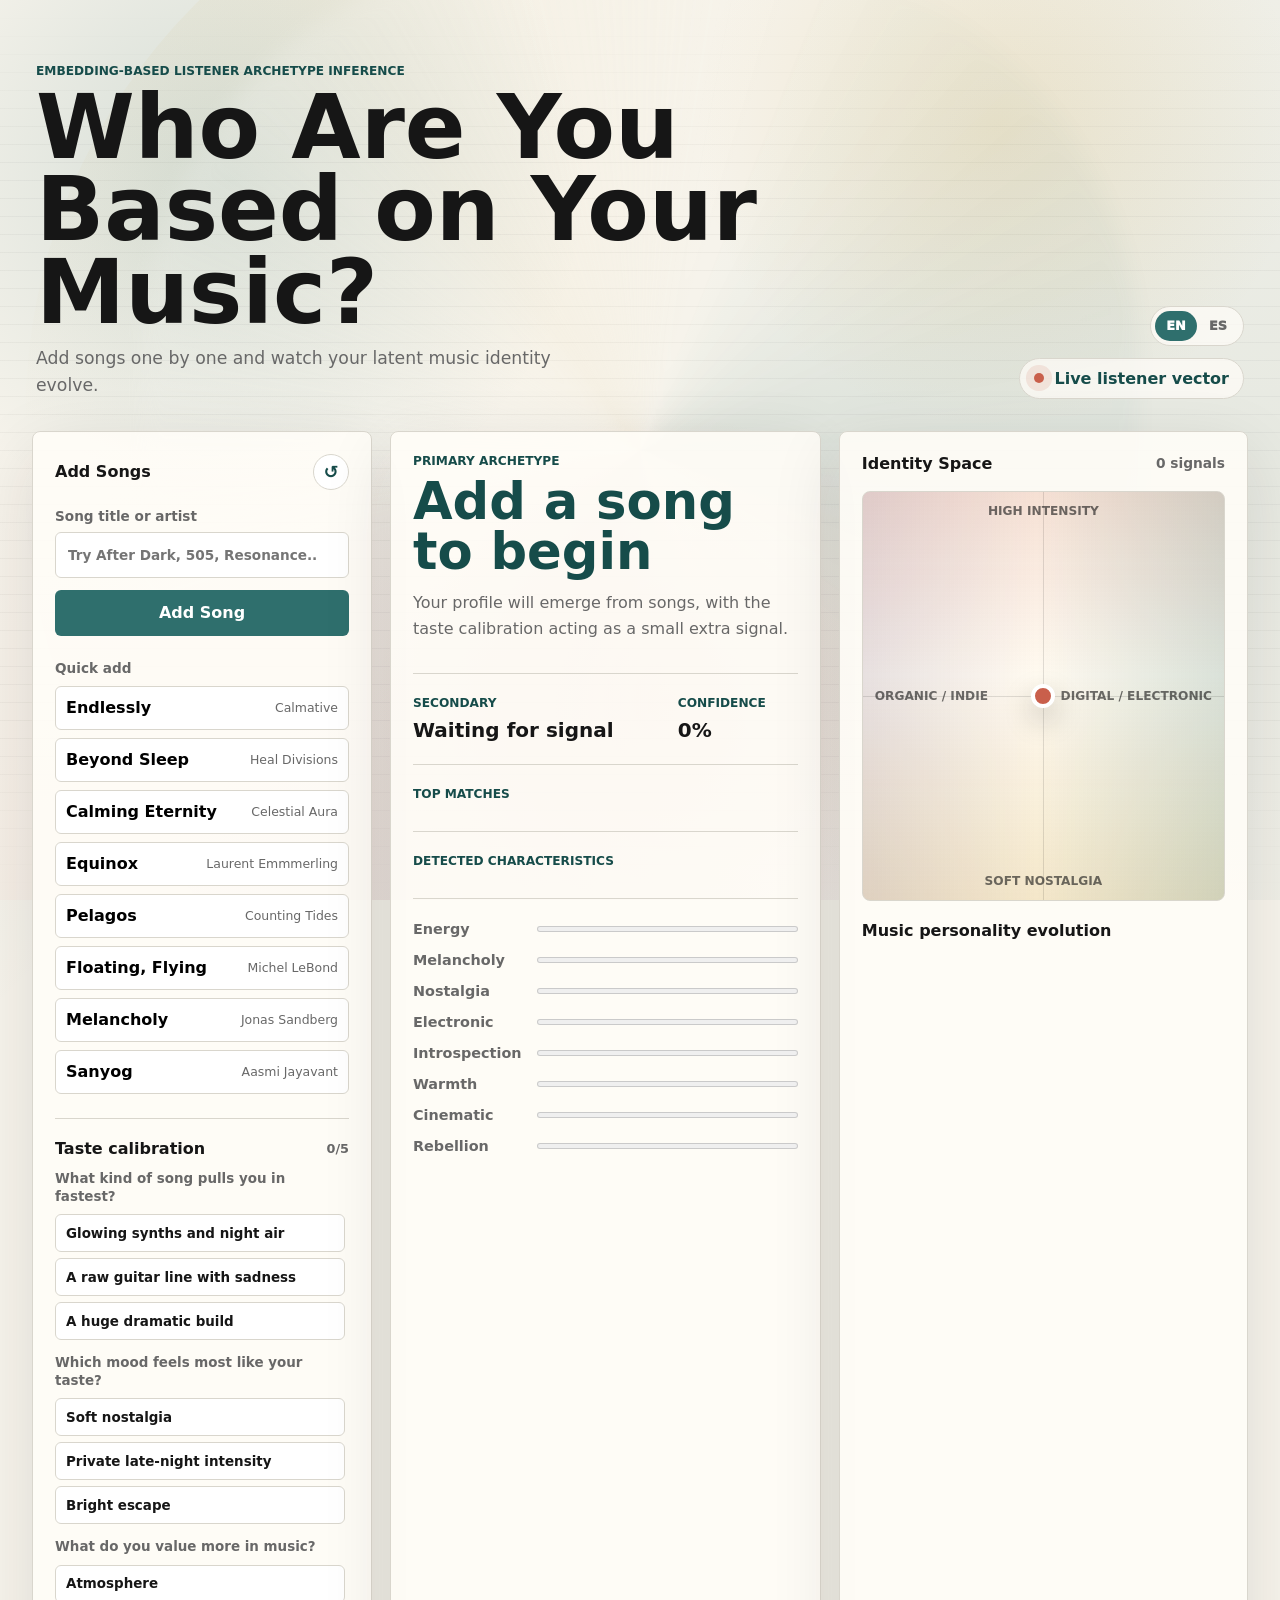
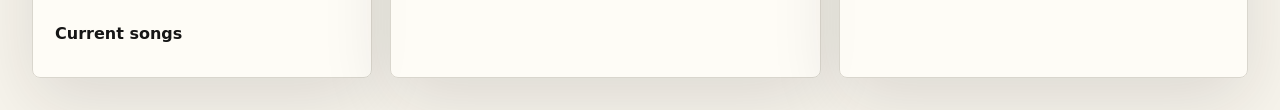
==== index.html @ b4bf09cc "Initial music listener archetype project" ====
<!doctype html>
<html lang="en">
  <head>
    <meta charset="UTF-8" />
    <meta name="viewport" content="width=device-width, initial-scale=1.0" />
    <title>Who Are You Based on Your Music?</title>
    <link rel="stylesheet" href="styles.css" />
  </head>
  <body>
    <div class="ambient-stage" aria-hidden="true">
      <div class="wave wave-one"></div>
      <div class="wave wave-two"></div>
      <div class="wave wave-three"></div>
      <div class="scanline"></div>
    </div>
    <div class="note-stream" aria-hidden="true">
      <span style="--delay: -34s; --top: 18px; --size: 1.45rem;">♪</span>
      <span style="--delay: -32s; --top: 86px; --size: 0.92rem;">♩</span>
      <span style="--delay: -30s; --top: 162px; --size: 1.05rem;">♫</span>
      <span style="--delay: -28s; --top: 42px; --size: 1.16rem;">♫</span>
      <span style="--delay: -26s; --top: 216px; --size: 0.96rem;">♬</span>
      <span style="--delay: -24s; --top: 66px; --size: 1.05rem;">♬</span>
      <span style="--delay: -22s; --top: 292px; --size: 1.2rem;">♪</span>
      <span style="--delay: -20s; --top: 28px; --size: 1.36rem;">♪</span>
      <span style="--delay: -18s; --top: 118px; --size: 1rem;">♭</span>
      <span style="--delay: -16s; --top: 250px; --size: 1.28rem;">♬</span>
      <span style="--delay: -14s; --top: 52px; --size: 1.28rem;">♬</span>
      <span style="--delay: -12s; --top: 184px; --size: 0.95rem;">♩</span>
      <span style="--delay: -10s; --top: 338px; --size: 1.1rem;">♫</span>
      <span style="--delay: -8s; --top: 76px; --size: 1.18rem;">♪</span>
      <span style="--delay: -6s; --top: 142px; --size: 1.34rem;">♫</span>
      <span style="--delay: -4s; --top: 312px; --size: 0.88rem;">♬</span>
      <span style="--delay: -2s; --top: 96px; --size: 0.88rem;">♬</span>
      <span style="--delay: 0s; --top: 228px; --size: 1.12rem;">♪</span>
      <span style="--delay: 2s; --top: 58px; --size: 1.12rem;">♪</span>
      <span style="--delay: 4s; --top: 276px; --size: 1.02rem;">♯</span>
      <span style="--delay: 6s; --top: 26px; --size: 1.02rem;">♯</span>
      <span style="--delay: 8s; --top: 204px; --size: 1.42rem;">♫</span>
      <span style="--delay: 10s; --top: 84px; --size: 1.42rem;">♫</span>
      <span style="--delay: 12s; --top: 356px; --size: 0.96rem;">♩</span>
      <span style="--delay: 14s; --top: 46px; --size: 0.96rem;">♩</span>
      <span style="--delay: 16s; --top: 132px; --size: 1.22rem;">♪</span>
      <span style="--delay: 18s; --top: 324px; --size: 1.32rem;">♬</span>
      <span style="--delay: 20s; --top: 238px; --size: 0.9rem;">♭</span>
      <span style="--delay: 22s; --top: 106px; --size: 1.04rem;">♪</span>
      <span style="--delay: 24s; --top: 176px; --size: 1.18rem;">♫</span>
      <span style="--delay: 26s; --top: 384px; --size: 1rem;">♩</span>
      <span style="--delay: 28s; --top: 266px; --size: 1.36rem;">♪</span>
      <span style="--delay: 30s; --top: 146px; --size: 0.94rem;">♬</span>
    </div>
    <main class="app-shell">
      <section class="intro">
        <div>
          <p id="eyebrowText" class="eyebrow">Embedding-based listener archetype inference</p>
          <h1 id="titleText">Who Are You Based on Your Music?</h1>
          <p id="summaryText" class="summary">
            Add songs one by one and watch your latent music identity evolve.
          </p>
        </div>
        <div class="intro-actions">
          <div class="language-toggle" aria-label="Language">
            <button class="lang-button active" type="button" data-lang="en">EN</button>
            <button class="lang-button" type="button" data-lang="es">ES</button>
          </div>
          <div class="model-status">
            <span class="pulse"></span>
            <span id="statusText">Live listener vector</span>
          </div>
        </div>
      </section>

      <section class="workspace">
        <aside class="panel input-panel">
          <div class="panel-heading">
            <h2 id="addSongsTitle">Add Songs</h2>
            <button id="resetButton" class="icon-button" title="Reset profile" aria-label="Reset profile">
              ↺
            </button>
          </div>

          <label class="search-box">
            <span id="songInputLabel">Song title or artist</span>
            <input id="songInput" list="songOptions" autocomplete="off" placeholder="Try After Dark, 505, Resonance..." />
          </label>
          <datalist id="songOptions"></datalist>

          <button id="addButton" class="primary-button">Add Song</button>

          <div class="quick-add">
            <p id="quickAddLabel">Quick add</p>
            <div id="quickSongs" class="quick-grid"></div>
          </div>

          <div class="taste-quiz">
            <div class="section-heading">
              <h3 id="tasteCalibrationTitle">Taste calibration</h3>
              <span id="quizProgress">0/5</span>
            </div>
            <div id="quizQuestions" class="quiz-stack"></div>
          </div>

          <div class="playlist">
            <h3 id="currentSongsTitle">Current songs</h3>
            <ol id="selectedSongs" class="song-list"></ol>
          </div>
        </aside>

        <section class="panel result-panel">
          <div class="archetype-block">
            <p id="primaryLabel" class="label">Primary archetype</p>
            <h2 id="primaryArchetype">Add a song to begin</h2>
            <p id="primaryDescription" class="description">
              Your profile will emerge from the accumulated song embeddings.
            </p>
          </div>

          <div class="secondary-grid">
            <div>
              <p id="secondaryLabel" class="label">Secondary</p>
              <strong id="secondaryArchetype">Waiting for signal</strong>
            </div>
            <div>
              <p id="confidenceLabel" class="label">Confidence</p>
              <strong id="confidenceValue">0%</strong>
            </div>
          </div>

          <div class="top-match-section">
            <p id="topMatchesLabel" class="label">Top matches</p>
            <div id="topMatches" class="top-matches"></div>
          </div>

          <div class="trait-section">
            <p id="traitsLabel" class="label">Detected characteristics</p>
            <div id="traits" class="traits"></div>
          </div>

          <div class="vector-bars">
            <div class="bar-row">
              <span id="energyLabel">Energy</span>
              <meter id="energyMeter" min="0" max="1" value="0"></meter>
            </div>
            <div class="bar-row">
              <span id="melancholyLabel">Melancholy</span>
              <meter id="melancholyMeter" min="0" max="1" value="0"></meter>
            </div>
            <div class="bar-row">
              <span id="nostalgiaLabel">Nostalgia</span>
              <meter id="nostalgiaMeter" min="0" max="1" value="0"></meter>
            </div>
            <div class="bar-row">
              <span id="electronicLabel">Electronic</span>
              <meter id="electronicMeter" min="0" max="1" value="0"></meter>
            </div>
            <div class="bar-row">
              <span id="introspectionLabel">Introspection</span>
              <meter id="introspectionMeter" min="0" max="1" value="0"></meter>
            </div>
            <div class="bar-row">
              <span id="warmthLabel">Warmth</span>
              <meter id="warmthMeter" min="0" max="1" value="0"></meter>
            </div>
            <div class="bar-row">
              <span id="cinematicLabel">Cinematic</span>
              <meter id="cinematicMeter" min="0" max="1" value="0"></meter>
            </div>
            <div class="bar-row">
              <span id="rebellionLabel">Rebellion</span>
              <meter id="rebellionMeter" min="0" max="1" value="0"></meter>
            </div>
          </div>
        </section>

        <section class="panel map-panel">
          <div class="panel-heading">
            <h2 id="identitySpaceTitle">Identity Space</h2>
            <span id="songCount" class="counter">0 signals</span>
          </div>

          <div class="map" id="identityMap">
            <span id="axisLeft" class="axis-label left">organic / indie</span>
            <span id="axisRight" class="axis-label right">digital / electronic</span>
            <span id="axisTop" class="axis-label top">high intensity</span>
            <span id="axisBottom" class="axis-label bottom">soft nostalgia</span>
            <div id="profilePoint" class="profile-point"></div>
          </div>

          <div class="drift-log">
            <h3 id="driftLogTitle">Music personality evolution</h3>
            <ul id="driftLog"></ul>
          </div>
        </section>
      </section>
    </main>

    <script src="data/browser_songs.js"></script>
    <script src="app.js"></script>
  </body>
</html>
---- styles.css ----
:root {
  color-scheme: light;
  --ink: #161616;
  --muted: #686868;
  --line: #d9d6cd;
  --paper: #f7f4ec;
  --panel: #fffdf8;
  --accent: #2f6f6d;
  --accent-dark: #164c4a;
  --coral: #c95f4b;
  --gold: #c99a2e;
  --violet: #6c5a8d;
  --shadow: 0 22px 70px rgba(30, 28, 22, 0.12);
}

* {
  box-sizing: border-box;
}

body {
  margin: 0;
  min-height: 100vh;
  background:
    linear-gradient(135deg, rgba(47, 111, 109, 0.12), transparent 34%),
    linear-gradient(225deg, rgba(201, 95, 75, 0.13), transparent 30%),
    var(--paper);
  color: var(--ink);
  font-family:
    Inter, ui-sans-serif, system-ui, -apple-system, BlinkMacSystemFont, "Segoe UI", sans-serif;
  overflow-x: hidden;
}

button,
input {
  font: inherit;
}

.ambient-stage {
  position: fixed;
  inset: 0;
  z-index: -3;
  overflow: hidden;
  background:
    radial-gradient(circle at 18% 20%, rgba(47, 111, 109, 0.18), transparent 28%),
    radial-gradient(circle at 78% 14%, rgba(201, 154, 46, 0.16), transparent 24%),
    radial-gradient(circle at 52% 78%, rgba(201, 95, 75, 0.14), transparent 30%),
    var(--paper);
}

.wave {
  position: absolute;
  left: 50%;
  top: 50%;
  width: 120vmax;
  height: 120vmax;
  border-radius: 43%;
  opacity: 0.36;
  transform: translate(-50%, -50%);
  transform-origin: center;
  animation: rotateWave 28s linear infinite;
}

.wave-one {
  background: conic-gradient(from 20deg, transparent, rgba(47, 111, 109, 0.22), transparent 38%, rgba(201, 95, 75, 0.16), transparent 70%);
}

.wave-two {
  width: 96vmax;
  height: 96vmax;
  border-radius: 47%;
  background: conic-gradient(from 120deg, transparent, rgba(108, 90, 141, 0.18), transparent 42%, rgba(201, 154, 46, 0.18), transparent 72%);
  animation-duration: 36s;
  animation-direction: reverse;
}

.wave-three {
  width: 78vmax;
  height: 78vmax;
  border-radius: 41%;
  background: conic-gradient(from 250deg, transparent, rgba(255, 255, 255, 0.58), transparent 34%, rgba(47, 111, 109, 0.14), transparent 68%);
  filter: blur(10px);
  animation-duration: 44s;
}

.scanline {
  position: absolute;
  inset: 0;
  background-image: linear-gradient(rgba(22, 22, 22, 0.035) 1px, transparent 1px);
  background-size: 100% 18px;
  mask-image: linear-gradient(transparent, black 18%, black 82%, transparent);
  animation: scanDrift 9s linear infinite;
}

.note-stream {
  position: fixed;
  top: 0;
  left: 0;
  z-index: -1;
  width: 100%;
  height: min(520px, 72vh);
  overflow: hidden;
  pointer-events: none;
  mask-image:
    linear-gradient(90deg, transparent, black 8%, black 96%, transparent),
    linear-gradient(180deg, black 0%, black 82%, transparent 100%);
  mask-composite: intersect;
}

.note-stream span {
  position: absolute;
  top: var(--top);
  left: -48px;
  color: rgba(22, 76, 74, 0.2);
  font-family: Georgia, "Times New Roman", serif;
  font-size: var(--size);
  font-weight: 700;
  line-height: 1;
  opacity: 0;
  text-shadow: 0 10px 24px rgba(22, 76, 74, 0.12);
  animation: noteFloat 42s linear infinite;
  animation-delay: var(--delay);
}

.app-shell {
  position: relative;
  width: min(1440px, 100%);
  margin: 0 auto;
  padding: 32px;
}

.intro {
  display: flex;
  align-items: end;
  justify-content: space-between;
  gap: 24px;
  min-height: 210px;
  padding: 32px 4px;
}

.eyebrow,
.label {
  margin: 0 0 8px;
  color: var(--accent-dark);
  font-size: 0.76rem;
  font-weight: 800;
  letter-spacing: 0;
  text-transform: uppercase;
}

h1,
h2,
h3,
p {
  margin-top: 0;
}

h1 {
  max-width: 760px;
  margin-bottom: 12px;
  font-size: clamp(2.65rem, 7vw, 6.6rem);
  line-height: 0.92;
  letter-spacing: 0;
}

.summary {
  max-width: 520px;
  margin-bottom: 0;
  color: var(--muted);
  font-size: 1.08rem;
  line-height: 1.55;
}

.intro-actions {
  display: grid;
  justify-items: end;
  gap: 12px;
}

.language-toggle {
  display: inline-flex;
  border: 1px solid var(--line);
  border-radius: 999px;
  background: rgba(255, 253, 248, 0.72);
  padding: 4px;
}

.lang-button {
  min-width: 42px;
  min-height: 30px;
  border: 0;
  border-radius: 999px;
  background: transparent;
  color: var(--muted);
  cursor: pointer;
  font-size: 0.8rem;
  font-weight: 950;
}

.lang-button.active {
  background: var(--accent);
  color: #ffffff;
}

.model-status {
  display: inline-flex;
  align-items: center;
  gap: 10px;
  min-width: max-content;
  padding: 10px 14px;
  border: 1px solid var(--line);
  border-radius: 999px;
  background: rgba(255, 253, 248, 0.72);
  color: var(--accent-dark);
  font-weight: 800;
}

.pulse {
  width: 10px;
  height: 10px;
  border-radius: 50%;
  background: var(--coral);
  box-shadow: 0 0 0 8px rgba(201, 95, 75, 0.13);
}

.workspace {
  display: grid;
  grid-template-columns: 340px minmax(360px, 1fr) minmax(360px, 0.95fr);
  gap: 18px;
  align-items: stretch;
}

.panel {
  min-width: 0;
  border: 1px solid var(--line);
  border-radius: 8px;
  background: rgba(255, 253, 248, 0.88);
  box-shadow: var(--shadow);
}

.input-panel,
.result-panel,
.map-panel {
  padding: 22px;
}

.panel-heading {
  display: flex;
  align-items: center;
  justify-content: space-between;
  gap: 16px;
  margin-bottom: 18px;
}

.panel-heading h2,
.section-heading h3,
.playlist h3,
.drift-log h3 {
  margin: 0;
  font-size: 1rem;
}

.icon-button {
  display: grid;
  width: 36px;
  height: 36px;
  place-items: center;
  border: 1px solid var(--line);
  border-radius: 50%;
  background: #ffffff;
  color: var(--accent-dark);
  cursor: pointer;
  font-size: 1.12rem;
  font-weight: 900;
}

.search-box {
  display: grid;
  gap: 8px;
  color: var(--muted);
  font-size: 0.85rem;
  font-weight: 800;
}

input {
  width: 100%;
  min-height: 46px;
  border: 1px solid var(--line);
  border-radius: 6px;
  background: #ffffff;
  color: var(--ink);
  padding: 0 12px;
  outline: none;
}

input:focus {
  border-color: var(--accent);
  box-shadow: 0 0 0 4px rgba(47, 111, 109, 0.13);
}

.primary-button {
  width: 100%;
  min-height: 46px;
  margin-top: 12px;
  border: 0;
  border-radius: 6px;
  background: var(--accent);
  color: #ffffff;
  cursor: pointer;
  font-weight: 900;
}

.quick-add {
  margin-top: 24px;
}

.section-heading {
  display: flex;
  align-items: center;
  justify-content: space-between;
  gap: 14px;
  margin-bottom: 12px;
}

.section-heading span {
  color: var(--muted);
  font-size: 0.8rem;
  font-weight: 900;
}

.quick-add p {
  margin-bottom: 10px;
  color: var(--muted);
  font-size: 0.85rem;
  font-weight: 800;
}

.quick-grid {
  display: grid;
  gap: 8px;
}

.quick-song {
  display: flex;
  align-items: center;
  justify-content: space-between;
  gap: 14px;
  width: 100%;
  min-height: 44px;
  border: 1px solid var(--line);
  border-radius: 6px;
  background: #ffffff;
  cursor: pointer;
  padding: 8px 10px;
  text-align: left;
}

.quick-song span {
  color: var(--muted);
  font-size: 0.78rem;
}

.taste-quiz {
  margin-top: 24px;
  border-top: 1px solid var(--line);
  padding-top: 20px;
}

.quiz-stack {
  display: grid;
  gap: 14px;
  max-height: 430px;
  overflow: auto;
  padding-right: 4px;
}

.quiz-question {
  display: grid;
  gap: 8px;
}

.quiz-question p {
  margin: 0;
  color: var(--muted);
  font-size: 0.84rem;
  font-weight: 850;
  line-height: 1.35;
}

.quiz-options {
  display: grid;
  gap: 6px;
}

.quiz-option {
  min-height: 38px;
  border: 1px solid var(--line);
  border-radius: 6px;
  background: #ffffff;
  color: var(--ink);
  cursor: pointer;
  padding: 8px 10px;
  text-align: left;
  font-size: 0.84rem;
  font-weight: 760;
}

.quiz-option:hover,
.quiz-option.selected {
  border-color: rgba(47, 111, 109, 0.56);
  background: rgba(47, 111, 109, 0.1);
  color: var(--accent-dark);
}

.playlist {
  margin-top: 24px;
}

.song-list {
  display: grid;
  gap: 8px;
  max-height: 260px;
  margin: 12px 0 0;
  padding-left: 20px;
  overflow: auto;
}

.song-list li {
  padding: 10px 8px;
  border-bottom: 1px solid var(--line);
  color: var(--muted);
}

.song-list strong {
  display: block;
  color: var(--ink);
}

.archetype-block {
  min-height: 220px;
  border-bottom: 1px solid var(--line);
}

.archetype-block h2 {
  margin-bottom: 14px;
  color: var(--accent-dark);
  font-size: clamp(2.05rem, 4vw, 4.1rem);
  line-height: 0.98;
  letter-spacing: 0;
}

.description {
  max-width: 620px;
  color: var(--muted);
  font-size: 1rem;
  line-height: 1.6;
}

.secondary-grid {
  display: grid;
  grid-template-columns: 1fr 120px;
  gap: 16px;
  padding: 22px 0;
  border-bottom: 1px solid var(--line);
}

.secondary-grid strong {
  display: block;
  font-size: 1.25rem;
}

.top-match-section {
  padding: 22px 0;
  border-bottom: 1px solid var(--line);
}

.top-matches {
  display: grid;
  gap: 10px;
}

.match-row {
  position: relative;
  display: grid;
  grid-template-columns: 1fr 52px;
  gap: 12px;
  align-items: center;
  min-height: 32px;
  overflow: hidden;
  border: 1px solid var(--line);
  border-radius: 6px;
  background: #ffffff;
  padding: 6px 8px;
}

.match-row span,
.match-row strong {
  position: relative;
  z-index: 1;
  font-size: 0.84rem;
}

.match-row span {
  color: var(--ink);
  font-weight: 850;
}

.match-row strong {
  color: var(--accent-dark);
  text-align: right;
}

.match-row i {
  position: absolute;
  inset: 0 auto 0 0;
  background: rgba(201, 154, 46, 0.18);
}

.trait-section {
  padding: 22px 0;
  border-bottom: 1px solid var(--line);
}

.traits {
  display: flex;
  flex-wrap: wrap;
  gap: 8px;
}

.trait {
  border: 1px solid rgba(47, 111, 109, 0.25);
  border-radius: 999px;
  background: rgba(47, 111, 109, 0.08);
  color: var(--accent-dark);
  padding: 7px 10px;
  font-size: 0.85rem;
  font-weight: 800;
}

.vector-bars {
  display: grid;
  gap: 15px;
  padding-top: 22px;
}

.bar-row {
  display: grid;
  grid-template-columns: 112px 1fr;
  align-items: center;
  gap: 12px;
  color: var(--muted);
  font-size: 0.9rem;
  font-weight: 800;
}

meter {
  width: 100%;
  height: 12px;
}

.counter {
  color: var(--muted);
  font-size: 0.86rem;
  font-weight: 900;
}

.map {
  position: relative;
  min-height: 410px;
  border: 1px solid var(--line);
  border-radius: 8px;
  overflow: hidden;
  background:
    linear-gradient(90deg, rgba(108, 90, 141, 0.16), transparent 48%, rgba(47, 111, 109, 0.18)),
    linear-gradient(180deg, rgba(201, 95, 75, 0.17), transparent 45%, rgba(201, 154, 46, 0.2)),
    #fffaf0;
}

.map::before,
.map::after {
  content: "";
  position: absolute;
  background: rgba(22, 22, 22, 0.12);
}

.map::before {
  top: 50%;
  left: 0;
  width: 100%;
  height: 1px;
}

.map::after {
  top: 0;
  left: 50%;
  width: 1px;
  height: 100%;
}

.axis-label {
  position: absolute;
  z-index: 1;
  color: rgba(22, 22, 22, 0.62);
  font-size: 0.76rem;
  font-weight: 900;
  text-transform: uppercase;
}

.axis-label.left {
  top: 50%;
  left: 12px;
  transform: translateY(-50%);
}

.axis-label.right {
  top: 50%;
  right: 12px;
  transform: translateY(-50%);
}

.axis-label.top {
  top: 12px;
  left: 50%;
  transform: translateX(-50%);
}

.axis-label.bottom {
  bottom: 12px;
  left: 50%;
  transform: translateX(-50%);
}

.profile-point {
  position: absolute;
  left: 50%;
  top: 50%;
  z-index: 2;
  width: 24px;
  height: 24px;
  border: 4px solid #ffffff;
  border-radius: 50%;
  background: var(--coral);
  box-shadow: 0 12px 28px rgba(22, 22, 22, 0.25);
  transform: translate(-50%, -50%);
  transition: left 420ms ease, top 420ms ease;
}

.drift-log {
  margin-top: 20px;
}

.drift-log ul {
  display: grid;
  gap: 8px;
  max-height: 170px;
  margin: 12px 0 0;
  padding: 0;
  overflow: auto;
  list-style: none;
}

.drift-log li {
  border-left: 3px solid var(--gold);
  padding: 6px 0 6px 10px;
  color: var(--muted);
  font-size: 0.9rem;
}

@media (max-width: 1120px) {
  .workspace {
    grid-template-columns: 1fr 1fr;
  }

  .input-panel {
    grid-column: 1 / -1;
  }
}

@media (max-width: 760px) {
  .app-shell {
    padding: 18px;
  }

  .intro,
  .workspace {
    display: grid;
    grid-template-columns: 1fr;
  }

  .intro {
    min-height: auto;
  }

  .model-status {
    width: fit-content;
  }

  .intro-actions {
    justify-items: start;
  }

  .secondary-grid,
  .bar-row {
    grid-template-columns: 1fr;
  }

  .match-row {
    grid-template-columns: 1fr 48px;
  }

  .map {
    min-height: 330px;
  }
}

@keyframes rotateWave {
  0% {
    transform: translate(-50%, -50%) rotate(0deg) scale(1);
  }

  50% {
    transform: translate(-50%, -50%) rotate(180deg) scale(1.08);
  }

  100% {
    transform: translate(-50%, -50%) rotate(360deg) scale(1);
  }
}

@keyframes scanDrift {
  from {
    transform: translateY(-18px);
  }

  to {
    transform: translateY(18px);
  }
}

@keyframes noteFloat {
  0% {
    opacity: 0;
    color: rgba(22, 76, 74, 0.16);
    transform: translateX(0) translateY(0) rotate(-8deg) scale(0.82);
  }

  10% {
    opacity: 0.28;
  }

  50% {
    opacity: 0.42;
    color: rgba(47, 111, 109, 0.28);
    transform: translateX(54vw) translateY(8px) rotate(5deg) scale(1);
  }

  90% {
    opacity: 0.78;
    color: rgba(201, 95, 75, 0.54);
  }

  100% {
    opacity: 0;
    color: rgba(201, 95, 75, 0.6);
    transform: translateX(calc(100vw + 90px)) translateY(-4px) rotate(10deg) scale(1.36);
  }
}

@media (prefers-reduced-motion: reduce) {
  .wave,
  .scanline,
  .note-stream span,
  .profile-point {
    animation: none;
    transition: none;
  }
}
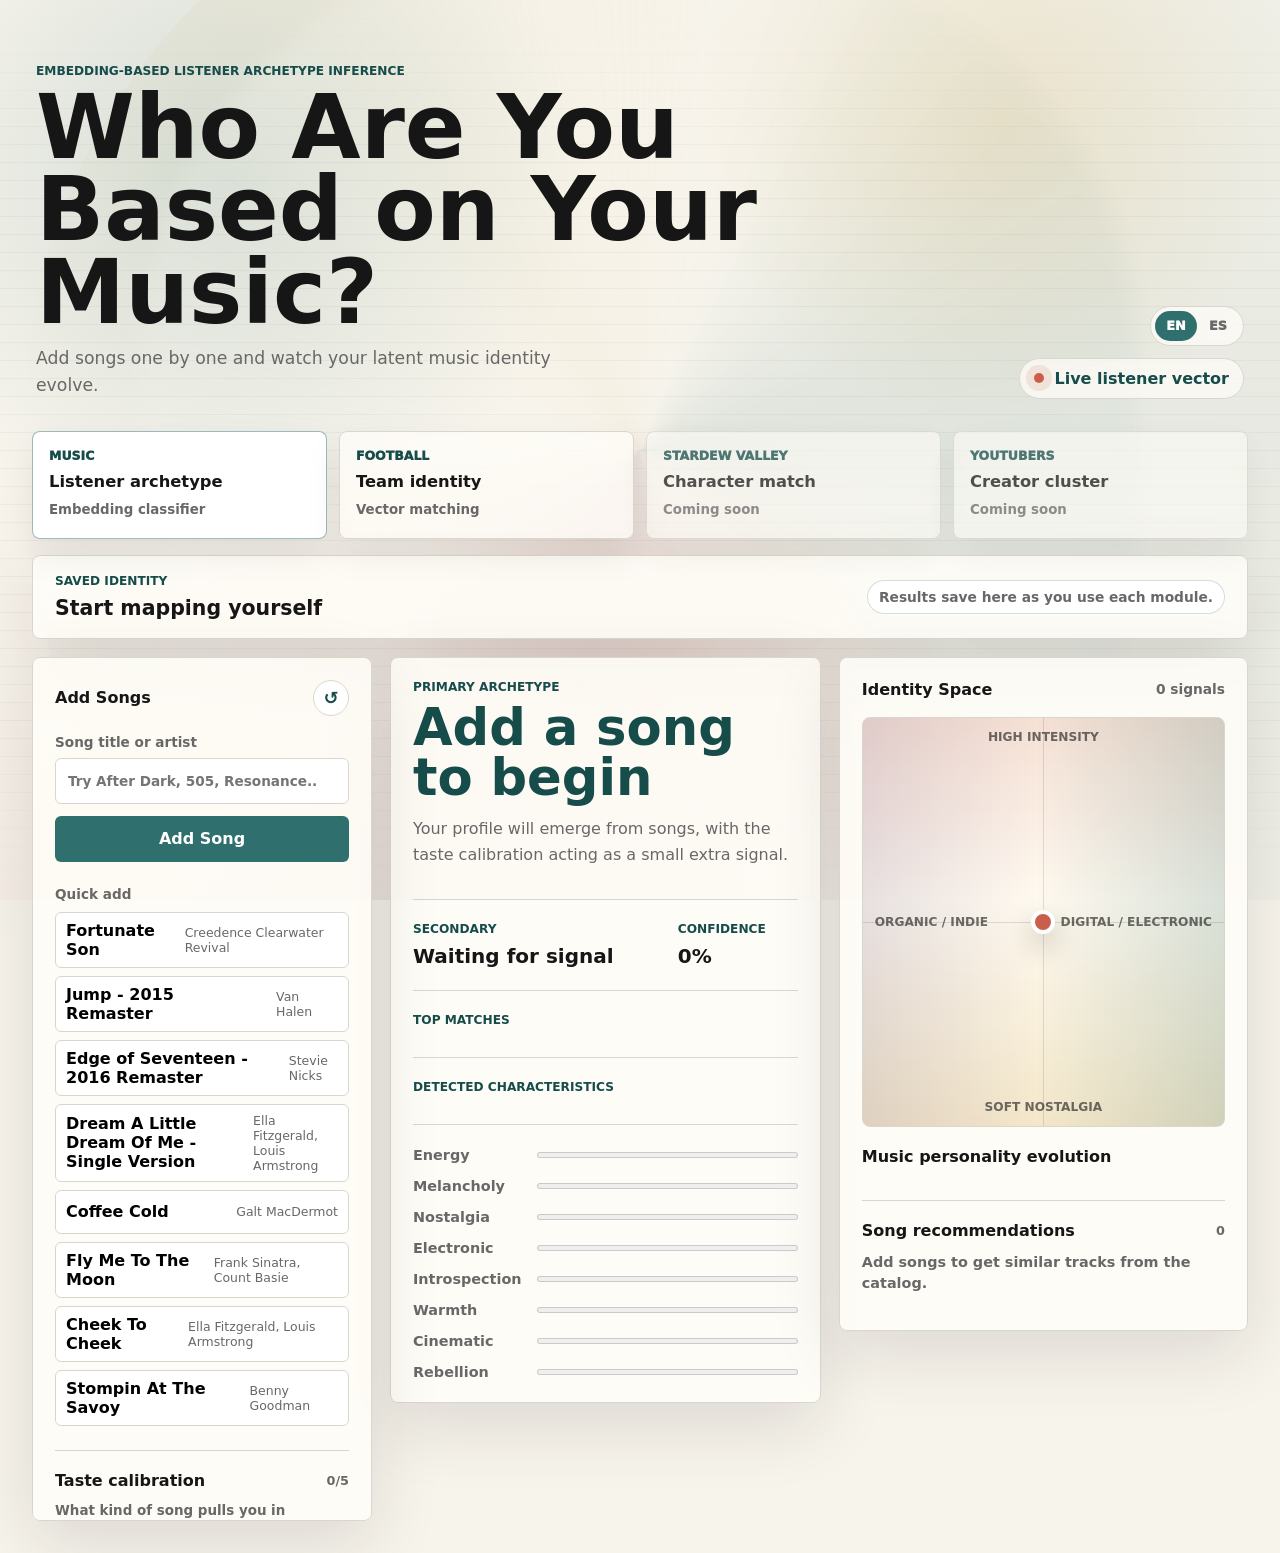
==== commit dfee4514: "Reframe project as identity recommender system" ====
--- a/index.html
+++ b/index.html
@@ -3,7 +3,7 @@
   <head>
     <meta charset="UTF-8" />
     <meta name="viewport" content="width=device-width, initial-scale=1.0" />
-    <title>Who Are You Based on Your Music?</title>
+    <title>Identity Mapper</title>
     <link rel="stylesheet" href="styles.css" />
   </head>
   <body>
@@ -13,48 +13,14 @@
       <div class="wave wave-three"></div>
       <div class="scanline"></div>
     </div>
-    <div class="note-stream" aria-hidden="true">
-      <span style="--delay: -34s; --top: 18px; --size: 1.45rem;">♪</span>
-      <span style="--delay: -32s; --top: 86px; --size: 0.92rem;">♩</span>
-      <span style="--delay: -30s; --top: 162px; --size: 1.05rem;">♫</span>
-      <span style="--delay: -28s; --top: 42px; --size: 1.16rem;">♫</span>
-      <span style="--delay: -26s; --top: 216px; --size: 0.96rem;">♬</span>
-      <span style="--delay: -24s; --top: 66px; --size: 1.05rem;">♬</span>
-      <span style="--delay: -22s; --top: 292px; --size: 1.2rem;">♪</span>
-      <span style="--delay: -20s; --top: 28px; --size: 1.36rem;">♪</span>
-      <span style="--delay: -18s; --top: 118px; --size: 1rem;">♭</span>
-      <span style="--delay: -16s; --top: 250px; --size: 1.28rem;">♬</span>
-      <span style="--delay: -14s; --top: 52px; --size: 1.28rem;">♬</span>
-      <span style="--delay: -12s; --top: 184px; --size: 0.95rem;">♩</span>
-      <span style="--delay: -10s; --top: 338px; --size: 1.1rem;">♫</span>
-      <span style="--delay: -8s; --top: 76px; --size: 1.18rem;">♪</span>
-      <span style="--delay: -6s; --top: 142px; --size: 1.34rem;">♫</span>
-      <span style="--delay: -4s; --top: 312px; --size: 0.88rem;">♬</span>
-      <span style="--delay: -2s; --top: 96px; --size: 0.88rem;">♬</span>
-      <span style="--delay: 0s; --top: 228px; --size: 1.12rem;">♪</span>
-      <span style="--delay: 2s; --top: 58px; --size: 1.12rem;">♪</span>
-      <span style="--delay: 4s; --top: 276px; --size: 1.02rem;">♯</span>
-      <span style="--delay: 6s; --top: 26px; --size: 1.02rem;">♯</span>
-      <span style="--delay: 8s; --top: 204px; --size: 1.42rem;">♫</span>
-      <span style="--delay: 10s; --top: 84px; --size: 1.42rem;">♫</span>
-      <span style="--delay: 12s; --top: 356px; --size: 0.96rem;">♩</span>
-      <span style="--delay: 14s; --top: 46px; --size: 0.96rem;">♩</span>
-      <span style="--delay: 16s; --top: 132px; --size: 1.22rem;">♪</span>
-      <span style="--delay: 18s; --top: 324px; --size: 1.32rem;">♬</span>
-      <span style="--delay: 20s; --top: 238px; --size: 0.9rem;">♭</span>
-      <span style="--delay: 22s; --top: 106px; --size: 1.04rem;">♪</span>
-      <span style="--delay: 24s; --top: 176px; --size: 1.18rem;">♫</span>
-      <span style="--delay: 26s; --top: 384px; --size: 1rem;">♩</span>
-      <span style="--delay: 28s; --top: 266px; --size: 1.36rem;">♪</span>
-      <span style="--delay: 30s; --top: 146px; --size: 0.94rem;">♬</span>
-    </div>
+    <div id="symbolStream" class="symbol-stream" aria-hidden="true"></div>
     <main class="app-shell">
       <section class="intro">
         <div>
-          <p id="eyebrowText" class="eyebrow">Embedding-based listener archetype inference</p>
-          <h1 id="titleText">Who Are You Based on Your Music?</h1>
+          <p id="eyebrowText" class="eyebrow">Preference-based identity inference</p>
+          <h1 id="titleText">Identity Mapper</h1>
           <p id="summaryText" class="summary">
-            Add songs one by one and watch your latent music identity evolve.
+            A recommender-style identity checker for music, football, creators, and Stardew Valley characters.
           </p>
         </div>
         <div class="intro-actions">
@@ -64,12 +30,43 @@
           </div>
           <div class="model-status">
             <span class="pulse"></span>
-            <span id="statusText">Live listener vector</span>
+            <span id="statusText">Live identity vector</span>
           </div>
         </div>
       </section>
 
-      <section class="workspace">
+      <section class="module-switcher" aria-label="Identity modules">
+        <button class="module-card active" type="button" data-module="music">
+          <span id="moduleMusicLabel">Music</span>
+          <strong id="moduleMusicTitle">Listener archetype</strong>
+          <small id="moduleMusicMeta">Embedding classifier</small>
+        </button>
+        <button class="module-card" type="button" data-module="football">
+          <span id="moduleFootballLabel">Football</span>
+          <strong id="moduleFootballTitle">Team identity</strong>
+          <small id="moduleFootballMeta">Vector matching</small>
+        </button>
+        <button class="module-card locked" type="button" data-module="games">
+          <span id="moduleGamesLabel">Stardew Valley</span>
+          <strong id="moduleGamesTitle">Character match</strong>
+          <small id="moduleGamesMeta">Coming soon</small>
+        </button>
+        <button class="module-card locked" type="button" data-module="creators">
+          <span id="moduleCreatorsLabel">YouTubers</span>
+          <strong id="moduleCreatorsTitle">Creator cluster</strong>
+          <small id="moduleCreatorsMeta">Coming soon</small>
+        </button>
+      </section>
+
+      <section class="identity-passport panel">
+        <div>
+          <p id="savedIdentityLabel" class="label">Saved Identity</p>
+          <h2 id="passportTitle">Start mapping yourself</h2>
+        </div>
+        <div id="passportChips" class="passport-chips"></div>
+      </section>
+
+      <section id="musicModule" class="workspace module-view active">
         <aside class="panel input-panel">
           <div class="panel-heading">
             <h2 id="addSongsTitle">Add Songs</h2>
@@ -189,7 +186,96 @@
             <h3 id="driftLogTitle">Music personality evolution</h3>
             <ul id="driftLog"></ul>
           </div>
+
+          <div class="recommendation-panel">
+            <div class="section-heading">
+              <h3 id="recommendationsTitle">Song recommendations</h3>
+              <span id="recommendationsCount">0</span>
+            </div>
+            <p id="recommendationsNote" class="module-note">
+              Add songs to get similar tracks from the catalog.
+            </p>
+            <div id="songRecommendations" class="recommendation-list"></div>
+          </div>
         </section>
+      </section>
+
+      <section id="footballModule" class="module-view football-layout">
+        <section class="panel football-panel">
+          <div class="panel-heading">
+            <div>
+              <p id="footballEyebrow" class="label">Football identity mapper</p>
+              <h2 id="footballPanelTitle">Find Your Football Team</h2>
+            </div>
+            <button id="footballReset" class="icon-button" title="Reset football profile" aria-label="Reset football profile">
+              ↺
+            </button>
+          </div>
+
+          <div class="football-grid">
+            <div class="football-questions">
+              <div class="section-heading">
+                <h3 id="footballQuestionsTitle">Answer the team-style signals</h3>
+                <span id="footballProgress">0/29</span>
+              </div>
+              <p id="footballModuleNote" class="module-note">
+                This module keeps your original structure: football taste, life style, and player identity. It matches personality vectors to team identities, so it asks questions instead of collecting songs.
+              </p>
+              <label class="football-model-select">
+                <span id="footballModelLabel">Team pool</span>
+                <select id="footballCategorySelect"></select>
+              </label>
+              <div id="footballQuestions" class="quiz-stack football-stack"></div>
+            </div>
+
+            <div class="football-result">
+              <div id="footballBadgeFrame" class="football-badge-frame" hidden>
+                <img id="footballBadge" alt="" />
+              </div>
+              <p id="footballResultLabel" class="label">Your team is</p>
+              <h2 id="footballTeam">Answer a few signals</h2>
+              <p id="footballDescription" class="description">
+                Your football profile will be matched against club and national-team identity vectors.
+              </p>
+
+              <div class="top-match-section">
+                <p id="footballMatchesLabel" class="label">Top matches</p>
+                <div id="footballMatches" class="top-matches"></div>
+              </div>
+
+              <div class="football-profile-field" aria-hidden="true">
+                <span id="footballFieldLeft" class="field-label field-left">Flair</span>
+                <span id="footballFieldRight" class="field-label field-right">Control</span>
+                <span id="footballFieldTop" class="field-label field-top">Structure</span>
+                <span id="footballFieldBottom" class="field-label field-bottom">Emotion</span>
+                <div id="footballProfilePoint" class="football-profile-point"></div>
+              </div>
+
+              <div class="vector-bars football-bars">
+                <div class="bar-row"><span id="footballCreativityLabel">Creativity</span><meter id="footballCreativity" min="0" max="1" value="0"></meter></div>
+                <div class="bar-row"><span id="footballStructureLabel">Structure</span><meter id="footballStructure" min="0" max="1" value="0"></meter></div>
+                <div class="bar-row"><span id="footballEmotionLabel">Emotion</span><meter id="footballEmotion" min="0" max="1" value="0"></meter></div>
+                <div class="bar-row"><span id="footballPhysicalityLabel">Physicality</span><meter id="footballPhysicality" min="0" max="1" value="0"></meter></div>
+                <div class="bar-row"><span id="footballLoyaltyLabel">Loyalty</span><meter id="footballLoyalty" min="0" max="1" value="0"></meter></div>
+                <div class="bar-row"><span id="footballWinningLabel">Winning</span><meter id="footballWinning" min="0" max="1" value="0"></meter></div>
+                <div class="bar-row"><span id="footballFlairLabel">Flair</span><meter id="footballFlair" min="0" max="1" value="0"></meter></div>
+                <div class="bar-row"><span id="footballDisciplineLabel">Discipline</span><meter id="footballDiscipline" min="0" max="1" value="0"></meter></div>
+              </div>
+            </div>
+          </div>
+        </section>
+      </section>
+
+      <section id="gamesModule" class="module-view placeholder-module panel">
+        <p class="label">Coming soon</p>
+        <h2>Stardew Valley Character Match</h2>
+        <p class="description">This module will map choices like routine, friendship, ambition, calm, nature, and play style into a Stardew Valley character identity.</p>
+      </section>
+
+      <section id="creatorsModule" class="module-view placeholder-module panel">
+        <p class="label">Coming soon</p>
+        <h2>YouTube Creator Cluster</h2>
+        <p class="description">This module will infer creator taste from channels, topics, humor style, pacing, and parasocial comfort.</p>
       </section>
     </main>
 
--- a/styles.css
+++ b/styles.css
@@ -10,7 +10,66 @@
   --coral: #c95f4b;
   --gold: #c99a2e;
   --violet: #6c5a8d;
+  --glow-a: rgba(47, 111, 109, 0.18);
+  --glow-b: rgba(201, 154, 46, 0.16);
+  --glow-c: rgba(201, 95, 75, 0.14);
+  --wave-a: rgba(47, 111, 109, 0.22);
+  --wave-b: rgba(201, 95, 75, 0.16);
+  --wave-c: rgba(108, 90, 141, 0.18);
+  --wave-d: rgba(201, 154, 46, 0.18);
+  --note-color: rgba(22, 76, 74, 0.2);
   --shadow: 0 22px 70px rgba(30, 28, 22, 0.12);
+}
+
+body[data-module="football"] {
+  --paper: #eef5ec;
+  --panel: #fbfff8;
+  --accent: #3d7a45;
+  --accent-dark: #224f2c;
+  --coral: #b27b35;
+  --gold: #8daa45;
+  --glow-a: rgba(61, 122, 69, 0.22);
+  --glow-b: rgba(141, 170, 69, 0.18);
+  --glow-c: rgba(62, 92, 56, 0.12);
+  --wave-a: rgba(61, 122, 69, 0.24);
+  --wave-b: rgba(141, 170, 69, 0.18);
+  --wave-c: rgba(36, 89, 44, 0.18);
+  --wave-d: rgba(178, 123, 53, 0.16);
+  --note-color: rgba(61, 122, 69, 0.12);
+}
+
+body[data-module="games"] {
+  --paper: #f2f0fa;
+  --panel: #fffaff;
+  --accent: #6c5a8d;
+  --accent-dark: #463764;
+  --coral: #d05d7a;
+  --gold: #3f8e9f;
+  --glow-a: rgba(108, 90, 141, 0.24);
+  --glow-b: rgba(63, 142, 159, 0.18);
+  --glow-c: rgba(208, 93, 122, 0.13);
+  --wave-a: rgba(108, 90, 141, 0.28);
+  --wave-b: rgba(63, 142, 159, 0.17);
+  --wave-c: rgba(208, 93, 122, 0.18);
+  --wave-d: rgba(80, 190, 170, 0.16);
+  --note-color: rgba(108, 90, 141, 0.11);
+}
+
+body[data-module="creators"] {
+  --paper: #fbf0ef;
+  --panel: #fffaf8;
+  --accent: #a85d67;
+  --accent-dark: #6b3740;
+  --coral: #c95f4b;
+  --gold: #c28b45;
+  --glow-a: rgba(168, 93, 103, 0.2);
+  --glow-b: rgba(194, 139, 69, 0.17);
+  --glow-c: rgba(47, 111, 109, 0.11);
+  --wave-a: rgba(168, 93, 103, 0.24);
+  --wave-b: rgba(194, 139, 69, 0.18);
+  --wave-c: rgba(201, 95, 75, 0.16);
+  --wave-d: rgba(47, 111, 109, 0.14);
+  --note-color: rgba(168, 93, 103, 0.11);
 }
 
 * {
@@ -28,6 +87,7 @@
   font-family:
     Inter, ui-sans-serif, system-ui, -apple-system, BlinkMacSystemFont, "Segoe UI", sans-serif;
   overflow-x: hidden;
+  transition: background 320ms ease, color 320ms ease;
 }
 
 button,
@@ -41,10 +101,11 @@
   z-index: -3;
   overflow: hidden;
   background:
-    radial-gradient(circle at 18% 20%, rgba(47, 111, 109, 0.18), transparent 28%),
-    radial-gradient(circle at 78% 14%, rgba(201, 154, 46, 0.16), transparent 24%),
-    radial-gradient(circle at 52% 78%, rgba(201, 95, 75, 0.14), transparent 30%),
+    radial-gradient(circle at 18% 20%, var(--glow-a), transparent 28%),
+    radial-gradient(circle at 78% 14%, var(--glow-b), transparent 24%),
+    radial-gradient(circle at 52% 78%, var(--glow-c), transparent 30%),
     var(--paper);
+  transition: background 360ms ease;
 }
 
 .wave {
@@ -61,14 +122,14 @@
 }
 
 .wave-one {
-  background: conic-gradient(from 20deg, transparent, rgba(47, 111, 109, 0.22), transparent 38%, rgba(201, 95, 75, 0.16), transparent 70%);
+  background: conic-gradient(from 20deg, transparent, var(--wave-a), transparent 38%, var(--wave-b), transparent 70%);
 }
 
 .wave-two {
   width: 96vmax;
   height: 96vmax;
   border-radius: 47%;
-  background: conic-gradient(from 120deg, transparent, rgba(108, 90, 141, 0.18), transparent 42%, rgba(201, 154, 46, 0.18), transparent 72%);
+  background: conic-gradient(from 120deg, transparent, var(--wave-c), transparent 42%, var(--wave-d), transparent 72%);
   animation-duration: 36s;
   animation-direction: reverse;
 }
@@ -91,7 +152,7 @@
   animation: scanDrift 9s linear infinite;
 }
 
-.note-stream {
+.symbol-stream {
   position: fixed;
   top: 0;
   left: 0;
@@ -106,19 +167,37 @@
   mask-composite: intersect;
 }
 
-.note-stream span {
+.symbol-stream span {
   position: absolute;
   top: var(--top);
   left: -48px;
-  color: rgba(22, 76, 74, 0.2);
-  font-family: Georgia, "Times New Roman", serif;
+  color: var(--note-color);
+  font-family: Inter, ui-sans-serif, system-ui, -apple-system, BlinkMacSystemFont, "Segoe UI", sans-serif;
   font-size: var(--size);
-  font-weight: 700;
+  font-weight: 950;
   line-height: 1;
   opacity: 0;
   text-shadow: 0 10px 24px rgba(22, 76, 74, 0.12);
-  animation: noteFloat 42s linear infinite;
+  animation: symbolFloat 42s linear infinite;
   animation-delay: var(--delay);
+}
+
+body[data-module="music"] .symbol-stream span {
+  font-family: Georgia, "Times New Roman", serif;
+  font-weight: 700;
+}
+
+body[data-module="football"] .symbol-stream {
+  height: min(620px, 82vh);
+}
+
+body[data-module="football"] .symbol-stream span {
+  animation-name: footballBounce;
+  animation-duration: 26s;
+  animation-timing-function: linear;
+  font-family: "Apple Color Emoji", "Segoe UI Emoji", sans-serif;
+  filter: saturate(0.92);
+  text-shadow: 0 12px 22px rgba(34, 79, 44, 0.16);
 }
 
 .app-shell {
@@ -214,6 +293,107 @@
   font-weight: 800;
 }
 
+.module-switcher {
+  display: grid;
+  grid-template-columns: repeat(4, minmax(0, 1fr));
+  gap: 12px;
+  margin-bottom: 16px;
+}
+
+.module-card {
+  display: grid;
+  gap: 6px;
+  min-height: 108px;
+  border: 1px solid var(--line);
+  border-radius: 8px;
+  background: rgba(255, 253, 248, 0.78);
+  color: var(--ink);
+  cursor: pointer;
+  padding: 16px;
+  text-align: left;
+  box-shadow: 0 14px 36px rgba(30, 28, 22, 0.08);
+}
+
+.module-card:hover,
+.module-card.active {
+  border-color: rgba(47, 111, 109, 0.48);
+  background: #ffffff;
+}
+
+.module-card span {
+  color: var(--accent-dark);
+  font-size: 0.78rem;
+  font-weight: 950;
+  text-transform: uppercase;
+}
+
+.module-card strong {
+  font-size: 1.02rem;
+  line-height: 1.15;
+}
+
+.module-card small {
+  color: var(--muted);
+  font-weight: 800;
+}
+
+.module-card.locked {
+  cursor: pointer;
+  opacity: 0.72;
+}
+
+.identity-passport {
+  display: flex;
+  align-items: center;
+  justify-content: space-between;
+  gap: 18px;
+  margin-bottom: 18px;
+  padding: 18px 22px;
+}
+
+.identity-passport h2 {
+  margin: 0;
+  font-size: 1.28rem;
+}
+
+.passport-chips {
+  display: flex;
+  flex-wrap: wrap;
+  justify-content: flex-end;
+  gap: 8px;
+}
+
+.passport-chip,
+.passport-empty {
+  border: 1px solid rgba(47, 111, 109, 0.22);
+  border-radius: 999px;
+  background: rgba(47, 111, 109, 0.08);
+  color: var(--accent-dark);
+  padding: 8px 11px;
+  font-size: 0.86rem;
+  font-weight: 850;
+}
+
+.passport-chip strong {
+  margin-right: 8px;
+  color: var(--muted);
+  font-size: 0.72rem;
+  text-transform: uppercase;
+}
+
+.passport-empty {
+  color: var(--muted);
+  background: #ffffff;
+}
+
+.module-view {
+  display: none !important;
+}
+
+.module-view.active {
+  display: grid !important;
+}
+
 .pulse {
   width: 10px;
   height: 10px;
@@ -226,7 +406,200 @@
   display: grid;
   grid-template-columns: 340px minmax(360px, 1fr) minmax(360px, 0.95fr);
   gap: 18px;
-  align-items: stretch;
+  align-items: start;
+}
+
+.football-layout {
+  grid-template-columns: 1fr;
+}
+
+.football-panel {
+  padding: 22px;
+}
+
+.football-panel .panel-heading h2 {
+  margin: 0;
+  font-size: 1.7rem;
+}
+
+.football-grid {
+  display: grid;
+  grid-template-columns: minmax(320px, 0.8fr) minmax(380px, 1fr);
+  gap: 18px;
+}
+
+.football-questions,
+.football-result {
+  min-width: 0;
+}
+
+.football-stack {
+  max-height: 680px;
+}
+
+.module-note {
+  margin: 0 0 14px;
+  color: var(--muted);
+  font-size: 0.9rem;
+  font-weight: 760;
+  line-height: 1.45;
+}
+
+.football-model-select {
+  display: grid;
+  gap: 8px;
+  margin: 0 0 16px;
+  color: var(--muted);
+  font-size: 0.84rem;
+  font-weight: 850;
+}
+
+.football-model-select select {
+  width: 100%;
+  min-height: 44px;
+  border: 1px solid var(--line);
+  border-radius: 6px;
+  background: #ffffff;
+  color: var(--ink);
+  padding: 0 12px;
+  font: inherit;
+  font-weight: 850;
+  outline: none;
+}
+
+.football-model-select select:focus {
+  border-color: var(--accent);
+  box-shadow: 0 0 0 4px rgba(61, 122, 69, 0.13);
+}
+
+.question-group {
+  width: fit-content;
+  border: 1px solid rgba(47, 111, 109, 0.2);
+  border-radius: 999px;
+  background: rgba(47, 111, 109, 0.07);
+  color: var(--accent-dark);
+  padding: 4px 8px;
+  font-size: 0.68rem;
+  font-weight: 950;
+  text-transform: uppercase;
+}
+
+.football-result {
+  border-left: 1px solid var(--line);
+  padding-left: 22px;
+}
+
+.football-badge-frame {
+  display: grid;
+  width: 88px;
+  height: 88px;
+  place-items: center;
+  margin-bottom: 14px;
+  border: 1px solid rgba(61, 122, 69, 0.24);
+  border-radius: 50%;
+  background:
+    radial-gradient(circle at 36% 28%, rgba(255, 255, 255, 0.92), rgba(255, 253, 248, 0.72) 58%),
+    rgba(61, 122, 69, 0.08);
+  box-shadow: 0 16px 34px rgba(34, 79, 44, 0.12);
+}
+
+.football-badge-frame[hidden] {
+  display: none;
+}
+
+.football-badge-frame img {
+  display: block;
+  max-width: 70px;
+  max-height: 70px;
+  object-fit: contain;
+}
+
+.football-result h2 {
+  margin-bottom: 12px;
+  color: var(--accent-dark);
+  font-size: clamp(2.1rem, 5vw, 4.4rem);
+  line-height: 0.98;
+}
+
+.football-profile-field {
+  position: relative;
+  min-height: 190px;
+  margin: 22px 0 0;
+  border: 1px solid rgba(34, 79, 44, 0.18);
+  border-radius: 8px;
+  overflow: hidden;
+  background:
+    linear-gradient(90deg, rgba(255, 255, 255, 0.44) 49.6%, rgba(34, 79, 44, 0.15) 49.6%, rgba(34, 79, 44, 0.15) 50.4%, rgba(255, 255, 255, 0.44) 50.4%),
+    linear-gradient(180deg, rgba(255, 255, 255, 0.44) 49.6%, rgba(34, 79, 44, 0.15) 49.6%, rgba(34, 79, 44, 0.15) 50.4%, rgba(255, 255, 255, 0.44) 50.4%),
+    repeating-linear-gradient(90deg, rgba(61, 122, 69, 0.08) 0 1px, transparent 1px 18%),
+    linear-gradient(135deg, rgba(61, 122, 69, 0.13), rgba(141, 170, 69, 0.08));
+}
+
+.field-label {
+  position: absolute;
+  z-index: 1;
+  color: rgba(34, 79, 44, 0.64);
+  font-size: 0.72rem;
+  font-weight: 950;
+  text-transform: uppercase;
+}
+
+.field-left {
+  left: 12px;
+  top: 50%;
+  transform: translateY(-50%);
+}
+
+.field-right {
+  right: 12px;
+  top: 50%;
+  transform: translateY(-50%);
+}
+
+.field-top {
+  left: 50%;
+  top: 12px;
+  transform: translateX(-50%);
+}
+
+.field-bottom {
+  left: 50%;
+  bottom: 12px;
+  transform: translateX(-50%);
+}
+
+.football-profile-point {
+  position: absolute;
+  left: 50%;
+  top: 50%;
+  z-index: 2;
+  width: 28px;
+  height: 28px;
+  border: 4px solid #ffffff;
+  border-radius: 50%;
+  background:
+    radial-gradient(circle at 35% 30%, #fff9e9 0 18%, transparent 19%),
+    var(--coral);
+  box-shadow: 0 16px 30px rgba(34, 79, 44, 0.24);
+  transform: translate(-50%, -50%);
+  transition: left 620ms cubic-bezier(0.2, 0.9, 0.2, 1), top 620ms cubic-bezier(0.2, 0.9, 0.2, 1);
+}
+
+.football-bars {
+  grid-template-columns: 1fr;
+}
+
+.placeholder-module {
+  min-height: 360px;
+  align-content: center;
+  padding: 36px;
+}
+
+.placeholder-module h2 {
+  max-width: 680px;
+  color: var(--accent-dark);
+  font-size: clamp(2.2rem, 5vw, 4.8rem);
+  line-height: 0.96;
 }
 
 .panel {
@@ -241,6 +614,13 @@
 .result-panel,
 .map-panel {
   padding: 22px;
+}
+
+.input-panel {
+  position: sticky;
+  top: 18px;
+  max-height: calc(100vh - 36px);
+  overflow: auto;
 }
 
 .panel-heading {
@@ -648,6 +1028,63 @@
   margin-top: 20px;
 }
 
+.recommendation-panel {
+  margin-top: 22px;
+  border-top: 1px solid var(--line);
+  padding-top: 20px;
+}
+
+.recommendation-list {
+  display: grid;
+  gap: 8px;
+}
+
+.recommendation-item {
+  display: grid;
+  grid-template-columns: 1fr 52px;
+  align-items: center;
+  gap: 12px;
+  width: 100%;
+  min-height: 54px;
+  border: 1px solid var(--line);
+  border-radius: 6px;
+  background: #ffffff;
+  color: var(--ink);
+  cursor: pointer;
+  padding: 9px 10px;
+  text-align: left;
+}
+
+.recommendation-item:hover {
+  border-color: rgba(47, 111, 109, 0.5);
+  background: rgba(47, 111, 109, 0.08);
+}
+
+.recommendation-item strong,
+.recommendation-item small {
+  display: block;
+}
+
+.recommendation-item strong {
+  font-size: 0.9rem;
+  line-height: 1.15;
+}
+
+.recommendation-item small {
+  margin-top: 3px;
+  color: var(--muted);
+  font-size: 0.76rem;
+  font-weight: 780;
+}
+
+.recommendation-item em {
+  color: var(--accent-dark);
+  font-size: 0.82rem;
+  font-style: normal;
+  font-weight: 950;
+  text-align: right;
+}
+
 .drift-log ul {
   display: grid;
   gap: 8px;
@@ -666,12 +1103,27 @@
 }
 
 @media (max-width: 1120px) {
+  .module-switcher {
+    grid-template-columns: repeat(2, minmax(0, 1fr));
+  }
+
   .workspace {
     grid-template-columns: 1fr 1fr;
   }
 
   .input-panel {
     grid-column: 1 / -1;
+  }
+
+  .football-grid {
+    grid-template-columns: 1fr;
+  }
+
+  .football-result {
+    border-left: 0;
+    border-top: 1px solid var(--line);
+    padding-left: 0;
+    padding-top: 22px;
   }
 }
 
@@ -681,7 +1133,9 @@
   }
 
   .intro,
-  .workspace {
+  .workspace,
+  .module-switcher,
+  .identity-passport {
     display: grid;
     grid-template-columns: 1fr;
   }
@@ -696,6 +1150,10 @@
 
   .intro-actions {
     justify-items: start;
+  }
+
+  .passport-chips {
+    justify-content: flex-start;
   }
 
   .secondary-grid,
@@ -703,6 +1161,12 @@
     grid-template-columns: 1fr;
   }
 
+  .input-panel {
+    position: static;
+    max-height: none;
+    overflow: visible;
+  }
+
   .match-row {
     grid-template-columns: 1fr 48px;
   }
@@ -736,7 +1200,7 @@
   }
 }
 
-@keyframes noteFloat {
+@keyframes symbolFloat {
   0% {
     opacity: 0;
     color: rgba(22, 76, 74, 0.16);
@@ -765,11 +1229,50 @@
   }
 }
 
+@keyframes footballBounce {
+  0% {
+    opacity: 0;
+    transform: translateX(0) translateY(0) rotate(0deg) scale(0.7);
+  }
+
+  8% {
+    opacity: 0.22;
+  }
+
+  18% {
+    transform: translateX(18vw) translateY(34px) rotate(85deg) scale(0.78);
+  }
+
+  30% {
+    transform: translateX(32vw) translateY(4px) rotate(170deg) scale(0.84);
+  }
+
+  46% {
+    opacity: 0.36;
+    transform: translateX(50vw) translateY(42px) rotate(260deg) scale(0.94);
+  }
+
+  62% {
+    transform: translateX(66vw) translateY(10px) rotate(360deg) scale(1);
+  }
+
+  82% {
+    opacity: 0.48;
+    transform: translateX(84vw) translateY(46px) rotate(500deg) scale(1.08);
+  }
+
+  100% {
+    opacity: 0;
+    transform: translateX(calc(100vw + 92px)) translateY(14px) rotate(620deg) scale(1.12);
+  }
+}
+
 @media (prefers-reduced-motion: reduce) {
   .wave,
   .scanline,
-  .note-stream span,
-  .profile-point {
+  .symbol-stream span,
+  .profile-point,
+  .football-profile-point {
     animation: none;
     transition: none;
   }
